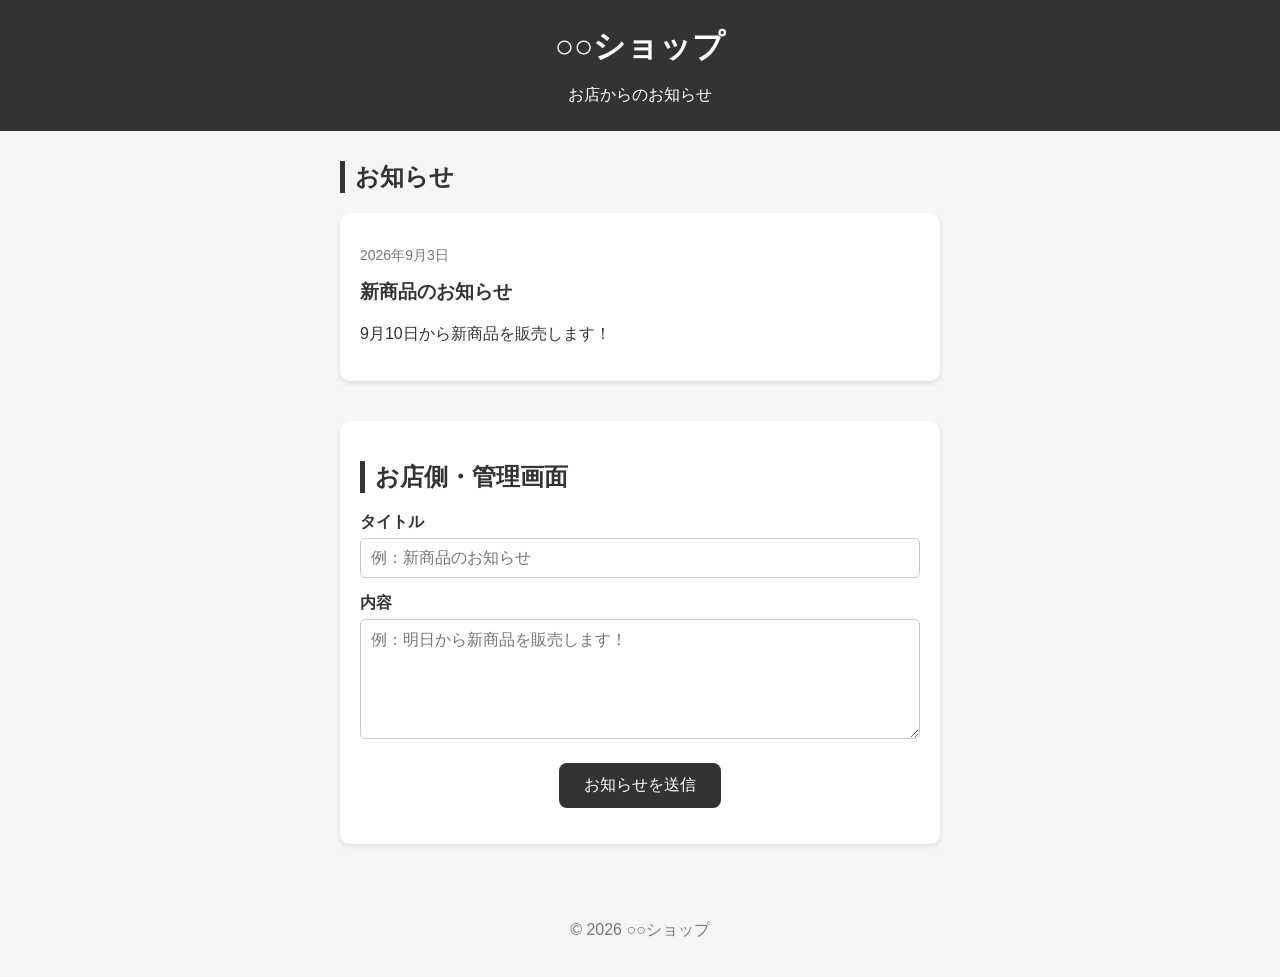
==== index.html @ 170d45c6 "Add files via upload" ====
<!DOCTYPE html>
<html lang="ja">

<head>
  <meta charset="UTF-8">
  <meta name="viewport" content="width=device-width, initial-scale=1.0">

  <title>通知アプリ</title>

  <link rel="stylesheet" href="style.css">
</head>

<body>

  <header>
    <h1>○○ショップ</h1>
    <p>お店からのお知らせ</p>
  </header>

  <main>

    <!-- ユーザー側 -->
    <section>
      <h2>お知らせ</h2>

      <div id="noticeList">

        <div class="notice">
          <p class="date">2026年9月3日</p>
          <h3>新商品のお知らせ</h3>
          <p>9月10日から新商品を販売します！</p>
        </div>

      </div>
    </section>


    <!-- お店側 -->
    <section class="admin">

      <h2>お店側・管理画面</h2>

      <label for="title">タイトル</label>

      <input
        type="text"
        id="title"
        placeholder="例：新商品のお知らせ"
      >


      <label for="content">内容</label>

      <textarea
        id="content"
        placeholder="例：明日から新商品を販売します！"
      ></textarea>


      <button id="sendButton">
        お知らせを送信
      </button>

      <p id="message"></p>

    </section>

  </main>


  <footer>
    <p>© 2026 ○○ショップ</p>
  </footer>


  <script src="script.js"></script>

</body>

</html>
---- style.css ----
body {
  margin: 0;
  font-family: Arial, sans-serif;
  background-color: #f5f5f5;
  color: #333;
}

header {
  background-color: #333;
  color: white;
  text-align: center;
  padding: 25px;
}

header h1 {
  margin: 0;
}

header p {
  margin-bottom: 0;
}

main {
  max-width: 600px;
  margin: 30px auto;
  padding: 0 20px;
}

section {
  margin-bottom: 40px;
}

h2 {
  border-left: 5px solid #333;
  padding-left: 10px;
}


/* お知らせ */

.notice {
  background-color: white;
  padding: 20px;
  margin-bottom: 15px;
  border-radius: 10px;
  box-shadow: 0 2px 5px rgba(0, 0, 0, 0.1);
}

.notice h3 {
  margin-top: 5px;
}

.date {
  font-size: 14px;
  color: #777;
}


/* 管理画面 */

.admin {
  background-color: white;
  padding: 20px;
  border-radius: 10px;
  box-shadow: 0 2px 5px rgba(0, 0, 0, 0.1);
}

label {
  display: block;
  margin-top: 15px;
  margin-bottom: 5px;
  font-weight: bold;
}

input,
textarea {
  width: 100%;
  box-sizing: border-box;
  padding: 10px;
  border: 1px solid #ccc;
  border-radius: 5px;
  font-size: 16px;
}

textarea {
  height: 120px;
  resize: vertical;
}

button {
  display: block;
  margin: 20px auto 10px;
  padding: 12px 25px;
  border: none;
  border-radius: 8px;
  background-color: #333;
  color: white;
  font-size: 16px;
  cursor: pointer;
}

button:hover {
  opacity: 0.8;
}

#message {
  text-align: center;
  font-weight: bold;
}


/* フッター */

footer {
  text-align: center;
  padding: 20px;
  color: #777;
}
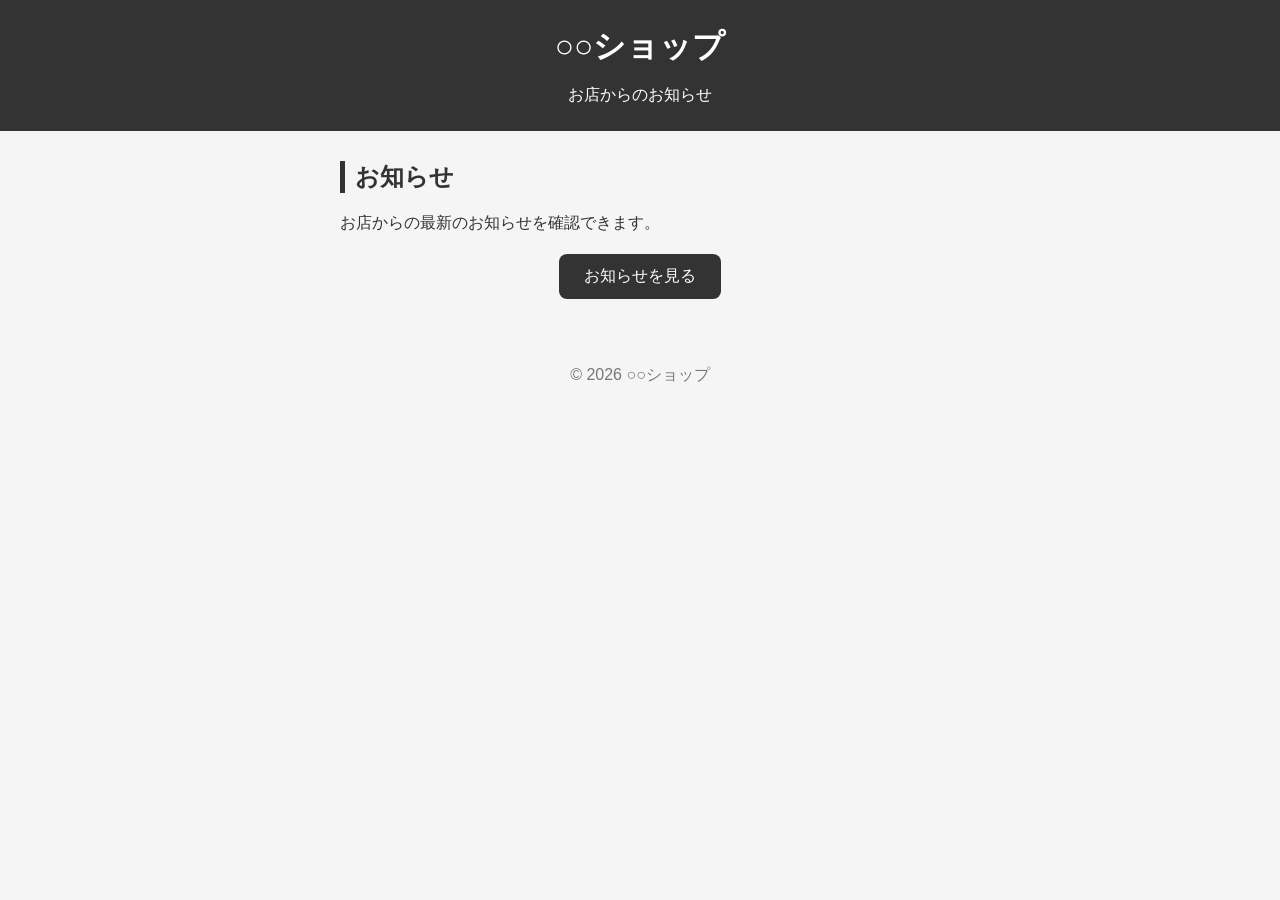
==== commit 52d83ce2: "Add files via upload" ====
--- a/index.html
+++ b/index.html
@@ -5,7 +5,7 @@
   <meta charset="UTF-8">
   <meta name="viewport" content="width=device-width, initial-scale=1.0">
 
-  <title>通知アプリ</title>
+  <title>○○ショップ</title>
 
   <link rel="stylesheet" href="style.css">
 </head>
@@ -19,62 +19,22 @@
 
   <main>
 
-    <!-- ユーザー側 -->
-    <section>
-      <h2>お知らせ</h2>
+    <h2>お知らせ</h2>
 
-      <div id="noticeList">
+    <p>
+      お店からの最新のお知らせを確認できます。
+    </p>
 
-        <div class="notice">
-          <p class="date">2026年9月3日</p>
-          <h3>新商品のお知らせ</h3>
-          <p>9月10日から新商品を販売します！</p>
-        </div>
-
-      </div>
-    </section>
-
-
-    <!-- お店側 -->
-    <section class="admin">
-
-      <h2>お店側・管理画面</h2>
-
-      <label for="title">タイトル</label>
-
-      <input
-        type="text"
-        id="title"
-        placeholder="例：新商品のお知らせ"
-      >
-
-
-      <label for="content">内容</label>
-
-      <textarea
-        id="content"
-        placeholder="例：明日から新商品を販売します！"
-      ></textarea>
-
-
-      <button id="sendButton">
-        お知らせを送信
-      </button>
-
-      <p id="message"></p>
-
-    </section>
+    <button onclick="location.href='user.html'">
+      お知らせを見る
+    </button>
 
   </main>
-
 
   <footer>
     <p>© 2026 ○○ショップ</p>
   </footer>
 
-
-  <script src="script.js"></script>
-
 </body>
 
 </html>
